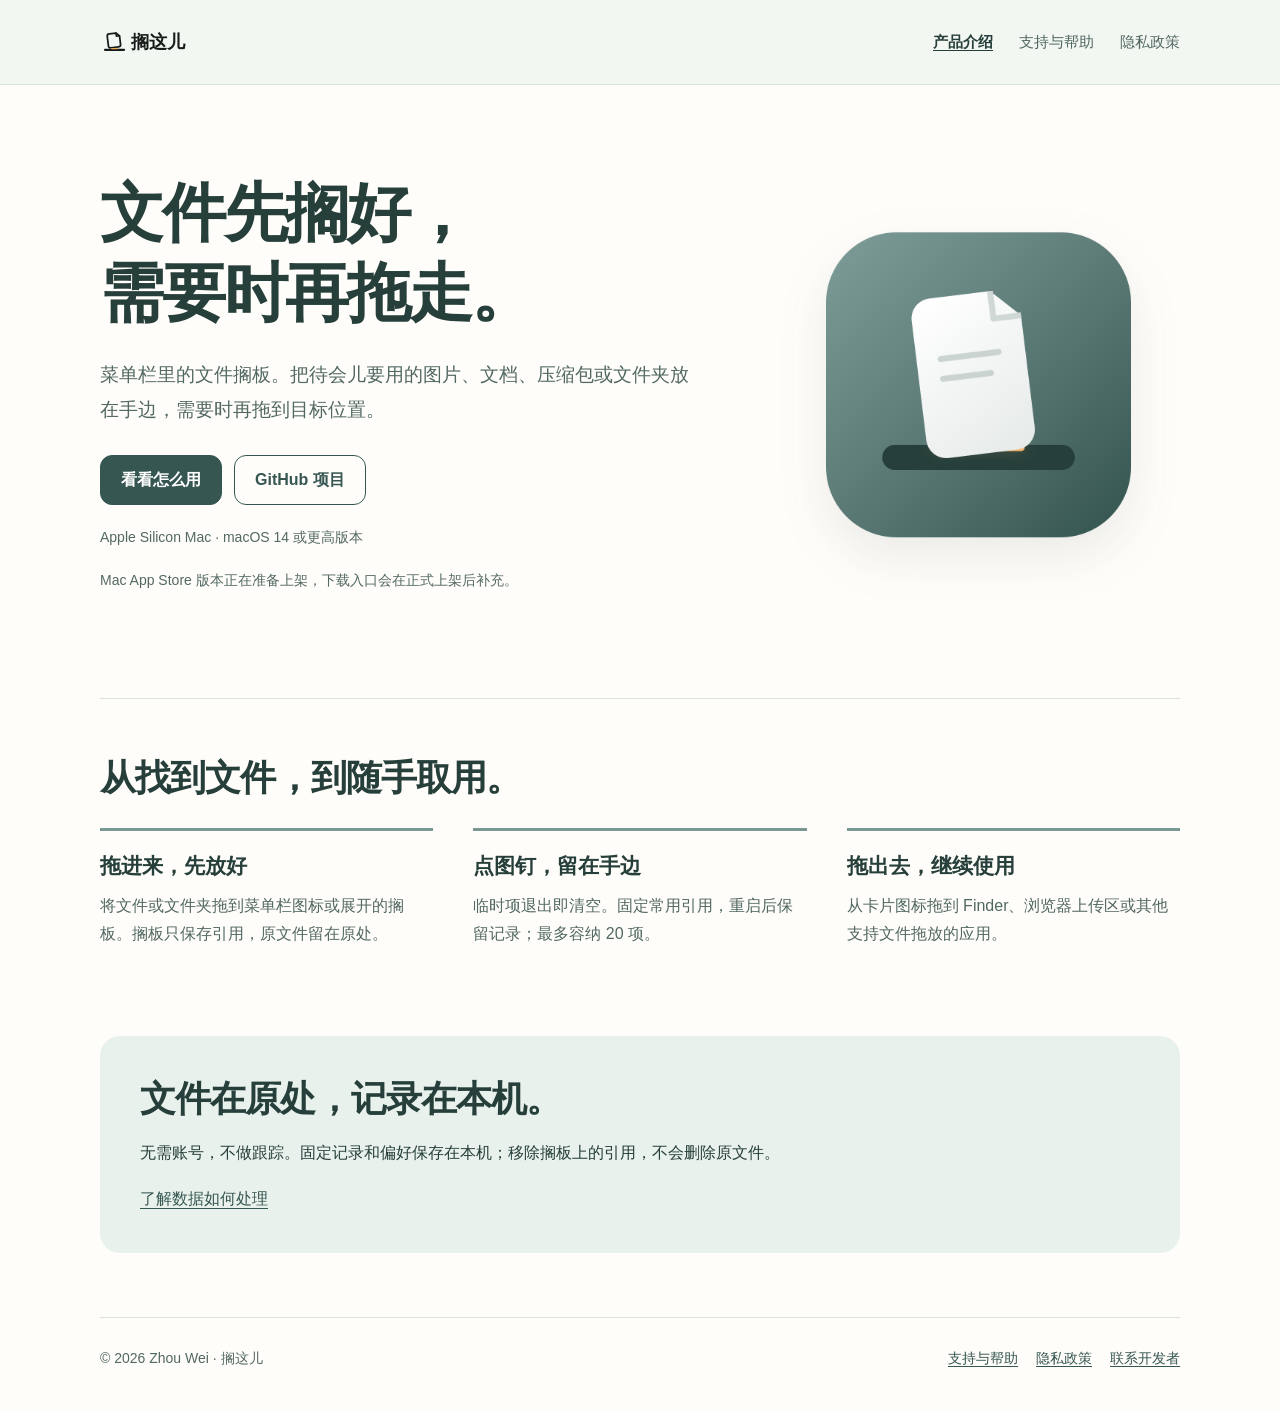
==== index.html @ 83b2777e "Publish DockShelf product, support and privacy pages" ====
<!doctype html>
<html lang="zh-Hans">
<head>
  <meta charset="utf-8">
  <meta name="viewport" content="width=device-width, initial-scale=1">
  <meta name="description" content="搁这儿是一款 Mac 菜单栏文件搁板。拖入文件或文件夹，需要时再拖走；点图钉固定常用引用。">
  <meta name="theme-color" content="#365652">
  <meta property="og:type" content="website">
  <meta property="og:title" content="搁这儿 · 文件先搁好，需要时再拖走">
  <meta property="og:description" content="菜单栏里的文件搁板，把待会儿要用的文件放在手边。">
  <meta property="og:url" content="https://xiaomao361.github.io/dockshelf/">
  <meta property="og:image" content="https://xiaomao361.github.io/dockshelf/assets/app-icon.png">
  <link rel="canonical" href="https://xiaomao361.github.io/dockshelf/">
  <link rel="icon" href="./assets/app-icon.png">
  <link rel="apple-touch-icon" href="./assets/app-icon.png">
  <link rel="stylesheet" href="./assets/site.css">
  <title>搁这儿 · 文件先搁好，需要时再拖走</title>
</head>
<body>
  <a class="skip" href="#main">跳到正文</a>
  <header class="site-header">
    <nav class="nav shell" aria-label="主导航">
      <a class="brand" href="./" aria-label="搁这儿首页"><img src="./assets/logo.svg" width="130" height="32" alt="搁这儿"></a>
      <div class="links"><a href="./" aria-current="page">产品介绍</a><a href="./support/">支持与帮助</a><a href="./privacy/">隐私政策</a></div>
    </nav>
  </header>
  <main id="main">
    <section class="hero shell" aria-labelledby="hero-title">
      <div>
        <h1 id="hero-title">文件先搁好，<br>需要时再拖走。</h1>
        <p class="lead">菜单栏里的文件搁板。把待会儿要用的图片、文档、压缩包或文件夹放在手边，需要时再拖到目标位置。</p>
        <div class="actions"><a class="button" href="./support/">看看怎么用</a><a class="button secondary" href="https://github.com/xiaomao361/dockshelf">GitHub 项目</a></div>
        <p class="availability">Apple Silicon Mac · macOS 14 或更高版本</p>
        <p class="note">Mac App Store 版本正在准备上架，下载入口会在正式上架后补充。</p>
      </div>
      <div class="hero-art"><img src="./assets/app-icon.png" width="512" height="512" alt="搁这儿应用图标：一张纸卡落在深绿色搁板上"></div>
    </section>
    <section class="section shell" aria-labelledby="steps-title">
      <h2 id="steps-title">从找到文件，到随手取用。</h2>
      <ol class="steps">
        <li><h3>拖进来，先放好</h3><p>将文件或文件夹拖到菜单栏图标或展开的搁板。搁板只保存引用，原文件留在原处。</p></li>
        <li><h3>点图钉，留在手边</h3><p>临时项退出即清空。固定常用引用，重启后保留记录；最多容纳 20 项。</p></li>
        <li><h3>拖出去，继续使用</h3><p>从卡片图标拖到 Finder、浏览器上传区或其他支持文件拖放的应用。</p></li>
      </ol>
    </section>
    <section class="privacy-band shell" aria-labelledby="privacy-title">
      <h2 id="privacy-title">文件在原处，记录在本机。</h2>
      <p>无需账号，不做跟踪。固定记录和偏好保存在本机；移除搁板上的引用，不会删除原文件。</p>
      <a href="./privacy/">了解数据如何处理</a>
    </section>
  </main>
  <footer class="site-footer shell"><p>© 2026 Zhou Wei · 搁这儿</p><div><a href="./support/">支持与帮助</a><a href="./privacy/">隐私政策</a><a href="mailto:zhouwei@linux.com">联系开发者</a></div></footer>
</body>
</html>
---- assets/site.css ----
:root {
  color-scheme: light;
  --ink: #263f3b;
  --muted: #526863;
  --paper: #fffdf9;
  --mint: #e9f1ec;
  --line: #d8e3dc;
  --accent: #365652;
  font-family: -apple-system, BlinkMacSystemFont, "PingFang SC", "Helvetica Neue", sans-serif;
  line-height: 1.75;
}
* { box-sizing: border-box; }
html { scroll-behavior: smooth; }
body { margin: 0; color: var(--ink); background: var(--paper); }
img { display: block; max-width: 100%; height: auto; }
a { color: var(--accent); text-underline-offset: .23em; }
a:hover { text-decoration-thickness: 2px; }
a:focus-visible, summary:focus-visible { outline: 3px solid #365652; outline-offset: 5px; border-radius: 3px; }
.shell { width: min(1080px, calc(100% - 48px)); margin-inline: auto; }
.skip { position: absolute; left: 16px; top: -80px; padding: 10px 16px; background: white; z-index: 20; }
.skip:focus { top: 10px; }
.site-header { border-bottom: 1px solid var(--line); background: #f3f7f2; }
.nav { display: flex; justify-content: space-between; align-items: center; gap: 24px; min-height: 84px; }
.brand { flex: 0 0 auto; }
.brand img { width: 130px; height: 32px; object-fit: contain; }
.links { display: flex; gap: 26px; flex-wrap: wrap; }
.links a { padding-block: 10px; color: var(--muted); font-size: 15px; text-decoration: none; }
.links a[aria-current="page"] { color: var(--ink); text-decoration: underline; font-weight: 650; }
.hero { display: grid; grid-template-columns: 1.2fr .8fr; align-items: center; gap: 72px; padding-block: 88px; }
h1, h2, h3 { line-height: 1.25; text-wrap: balance; }
h1 { margin: 0 0 24px; font-size: clamp(40px, 5.4vw, 64px); letter-spacing: -.035em; }
h2 { margin: 0 0 18px; font-size: clamp(26px, 3.4vw, 36px); letter-spacing: -.025em; }
h3 { margin: 0 0 12px; font-size: 21px; }
p { margin: 0 0 18px; }
.lead { max-width: 40em; color: var(--muted); font-size: 19px; line-height: 1.85; }
.hero-art { padding: 12px; }
.hero-art img { width: 100%; filter: drop-shadow(0 20px 24px #263f3b18); }
.actions { display: flex; flex-wrap: wrap; gap: 12px; margin-block: 28px 20px; }
.button { display: inline-flex; justify-content: center; align-items: center; min-height: 46px; padding: 10px 20px; border: 1px solid var(--accent); border-radius: 12px; background: var(--accent); color: white; font-weight: 600; text-decoration: none; }
.button.secondary { background: transparent; color: var(--accent); }
.button:hover { background: #263f3b; color: white; }
.availability, .note { color: var(--muted); font-size: 14px; }
.section { padding-block: 56px; border-top: 1px solid var(--line); }
.steps { display: grid; grid-template-columns: repeat(3, minmax(0, 1fr)); gap: 40px; padding: 10px 0 0; list-style: none; }
.steps li { border-top: 3px solid #799793; padding-top: 22px; }
.steps p { color: var(--muted); margin: 0; }
.privacy-band { padding: 40px; margin-block: 16px 64px; background: var(--mint); border-radius: 20px; }
.privacy-band p { max-width: 48em; }
.site-footer { display: flex; flex-wrap: wrap; justify-content: space-between; gap: 12px 28px; padding-block: 28px 40px; border-top: 1px solid var(--line); font-size: 14px; color: var(--muted); }
.site-footer p { margin: 0; }
.site-footer div { display: flex; flex-wrap: wrap; gap: 18px; }
.page-shell { max-width: 900px; padding-block: 64px; }
.page-intro { padding-bottom: 32px; }
.page-intro h1 { font-size: clamp(34px, 5vw, 48px); }
.contact { padding: 28px 32px; margin: 0 0 38px; background: var(--mint); border-radius: 16px; }
.contact p:last-child { margin-bottom: 0; }
.contact-email { font-size: clamp(20px, 4vw, 27px); font-weight: 650; overflow-wrap: anywhere; }
.prose { font-size: 17px; overflow-wrap: anywhere; }
.prose h2 { margin-top: 38px; font-size: 25px; }
.prose ul, .prose ol { padding-left: 1.5em; }
.prose li { margin-bottom: 8px; }
.prose code { padding: 2px 5px; border-radius: 4px; background: var(--mint); font-size: .9em; }
.faq { margin-top: 36px; }
.faq details { padding: 19px 0; border-top: 1px solid var(--line); }
.faq details:last-child { border-bottom: 1px solid var(--line); }
.faq summary { cursor: pointer; font-size: 19px; font-weight: 600; padding: 4px 0; }
.faq details p { margin: 16px 0 0; color: var(--muted); }
.policy-meta { margin-bottom: 28px; color: var(--muted); font-size: 14px; }
@media (max-width: 720px) {
  .shell { width: calc(100% - 36px); }
  .nav { flex-wrap: wrap; justify-content: flex-start; gap: 10px 24px; padding-block: 16px; }
  .links { gap: 22px; }
  .hero { grid-template-columns: minmax(0, 1fr); gap: 16px; padding-block: 48px; }
  .hero-art { width: min(280px, 72%); justify-self: center; }
  .lead { font-size: 17px; }
  .steps { grid-template-columns: minmax(0, 1fr); gap: 24px; }
  .section { padding-block: 36px; }
  .privacy-band { padding: 26px; margin-bottom: 40px; }
  .page-shell { padding-block: 42px; }
  .contact { padding: 24px; }
}
@media (prefers-reduced-motion: reduce) { html { scroll-behavior: auto; } }
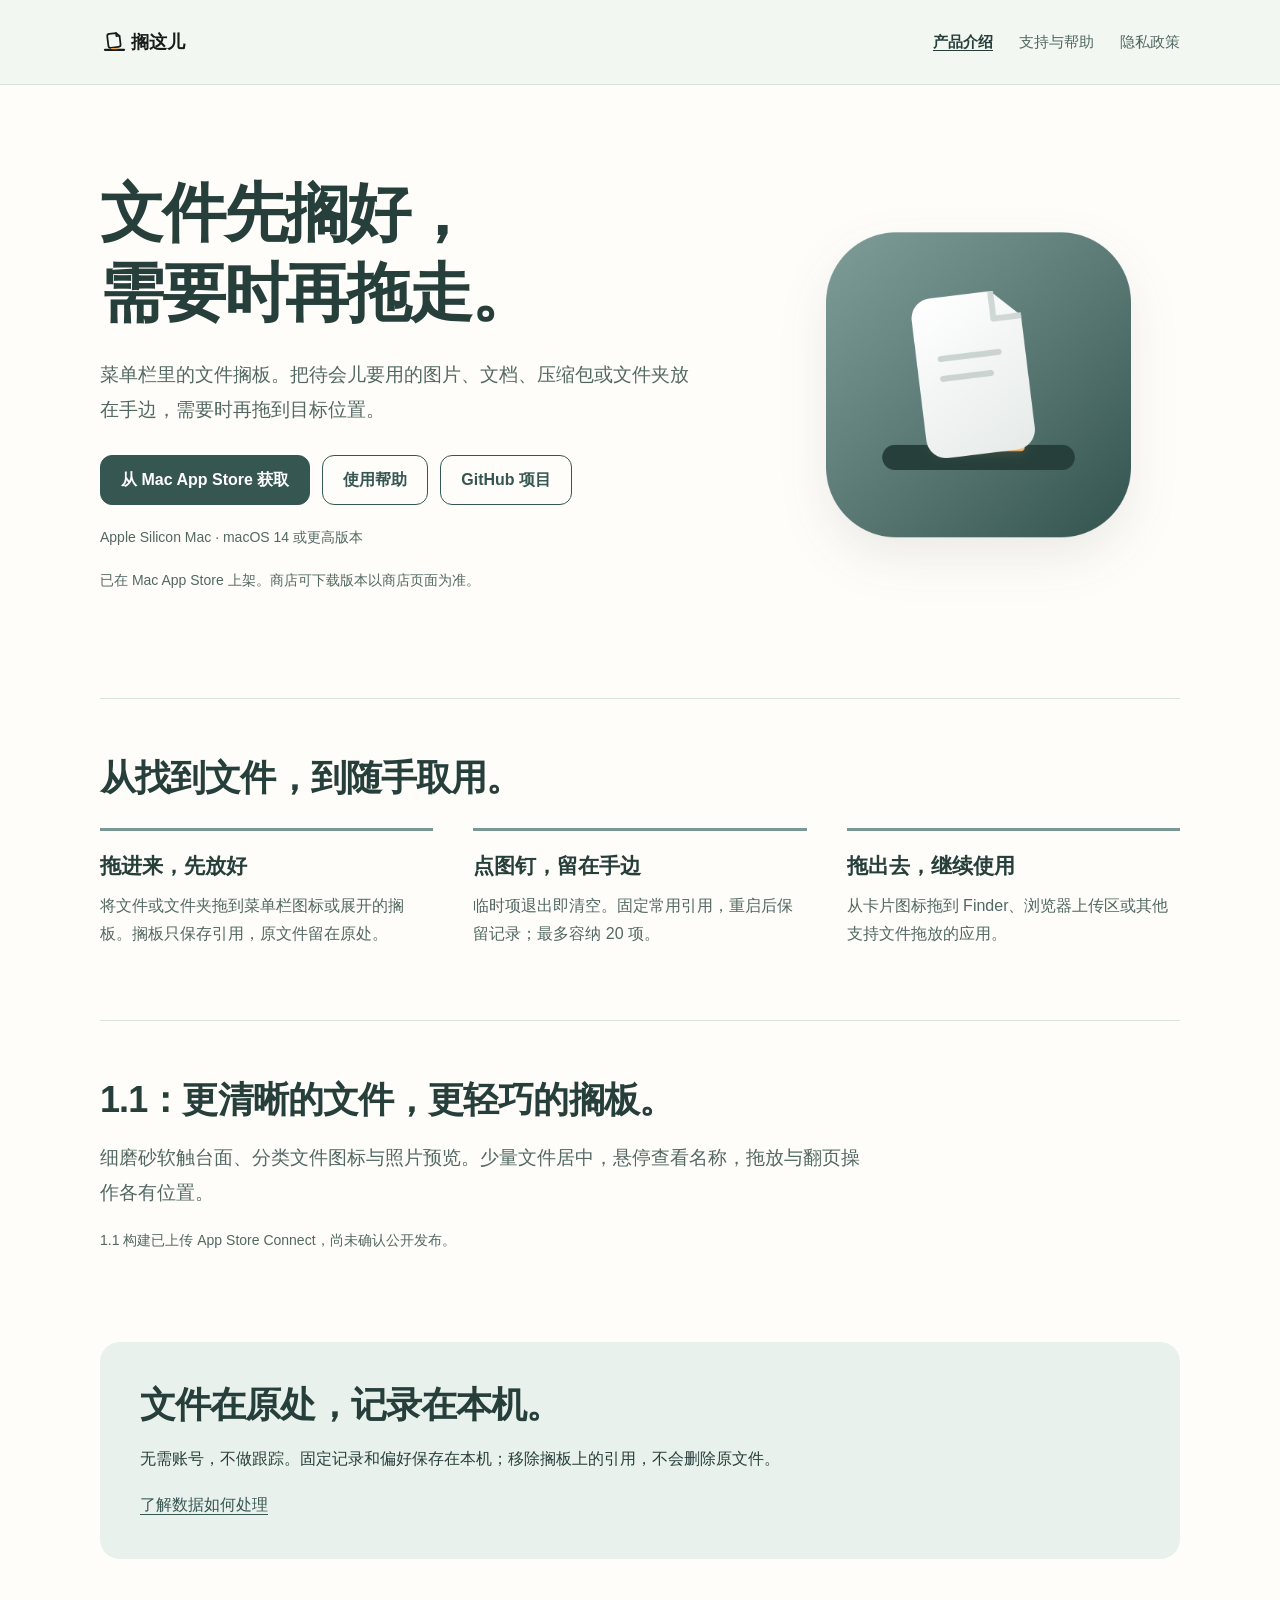
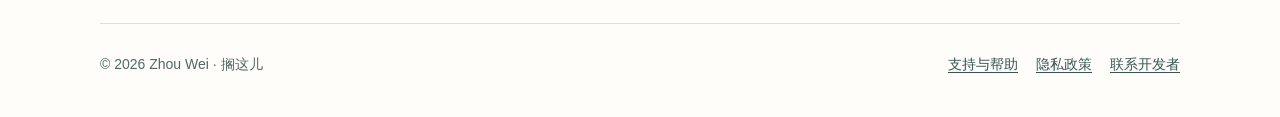
==== commit f6a9a58c: "Refresh product, support and privacy pages" ====
--- a/index.html
+++ b/index.html
@@ -29,9 +29,9 @@
       <div>
         <h1 id="hero-title">文件先搁好，<br>需要时再拖走。</h1>
         <p class="lead">菜单栏里的文件搁板。把待会儿要用的图片、文档、压缩包或文件夹放在手边，需要时再拖到目标位置。</p>
-        <div class="actions"><a class="button" href="./support/">看看怎么用</a><a class="button secondary" href="https://github.com/xiaomao361/dockshelf">GitHub 项目</a></div>
+        <div class="actions"><a class="button" href="https://apps.apple.com/cn/app/id6825144885">从 Mac App Store 获取</a><a class="button secondary" href="./support/">使用帮助</a><a class="button secondary" href="https://github.com/xiaomao361/dockshelf">GitHub 项目</a></div>
         <p class="availability">Apple Silicon Mac · macOS 14 或更高版本</p>
-        <p class="note">Mac App Store 版本正在准备上架，下载入口会在正式上架后补充。</p>
+        <p class="note">已在 Mac App Store 上架。商店可下载版本以商店页面为准。</p>
       </div>
       <div class="hero-art"><img src="./assets/app-icon.png" width="512" height="512" alt="搁这儿应用图标：一张纸卡落在深绿色搁板上"></div>
     </section>
@@ -43,6 +43,11 @@
         <li><h3>拖出去，继续使用</h3><p>从卡片图标拖到 Finder、浏览器上传区或其他支持文件拖放的应用。</p></li>
       </ol>
     </section>
+    <section class="section shell" aria-labelledby="update-title">
+      <h2 id="update-title">1.1：更清晰的文件，更轻巧的搁板。</h2>
+      <p class="lead">细磨砂软触台面、分类文件图标与照片预览。少量文件居中，悬停查看名称，拖放与翻页操作各有位置。</p>
+      <p class="note">1.1 构建已上传 App Store Connect，尚未确认公开发布。</p>
+    </section>
     <section class="privacy-band shell" aria-labelledby="privacy-title">
       <h2 id="privacy-title">文件在原处，记录在本机。</h2>
       <p>无需账号，不做跟踪。固定记录和偏好保存在本机；移除搁板上的引用，不会删除原文件。</p>
